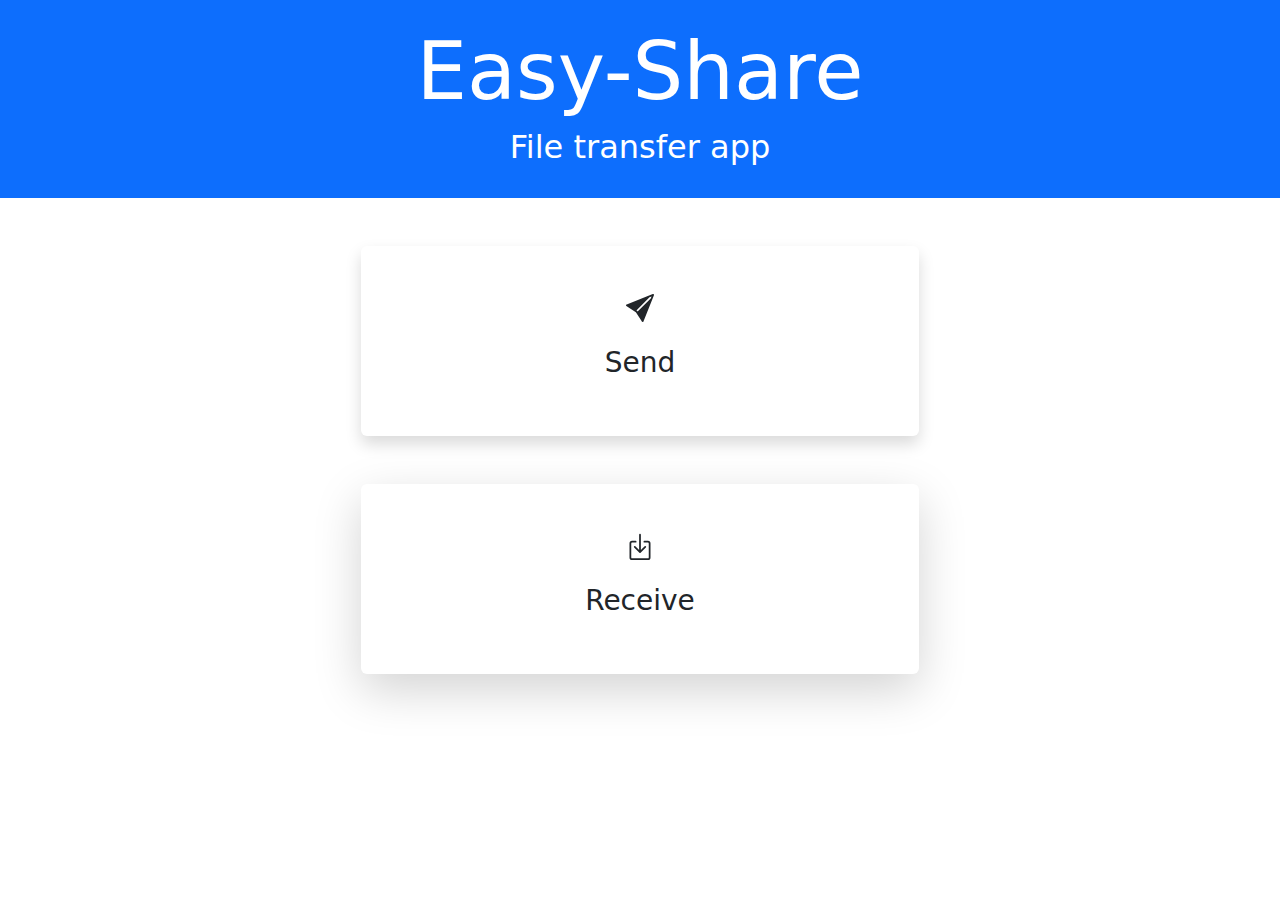
==== index.html @ 0cffbe75 "Linked to sender and receiver" ====
<!DOCTYPE html>
<html lang="en">
  
  <head>
    <title>Easy-Share</title>
    <meta charset="utf-8">
    <meta name="viewport" content="width=device-width, initial-scale=1">
    <link href="https://cdn.jsdelivr.net/npm/bootstrap@5.1.3/dist/css/bootstrap.min.css" rel="stylesheet">
    <link href="/styles/index.css" rel="stylesheet">
    <script src="https://cdn.jsdelivr.net/npm/bootstrap@5.1.3/dist/js/bootstrap.bundle.min.js"></script>
  </head>
  
  <body>
    <div class="bg-primary text-white text-center pt-4 pb-4">
      <h1 class="display-1">Easy-Share</h1>
      <h2>File transfer app</h2>
    </div>

    <div class="container pt-5 text-center" id="primary-actions-div">
      <div class="rounded shadow primary-actions-btns mb-5 p-5 w-50 mx-auto" onclick="window.location='sender.html';">
        <svg xmlns="http://www.w3.org/2000/svg" width="28" height="28" fill="currentColor" class="bi bi-send-fill" viewBox="0 0 16 16">
          <path d="M15.964.686a.5.5 0 0 0-.65-.65L.767 5.855H.766l-.452.18a.5.5 0 0 0-.082.887l.41.26.001.002 4.995 3.178 3.178 4.995.002.002.26.41a.5.5 0 0 0 .886-.083l6-15Zm-1.833 1.89L6.637 10.07l-.215-.338a.5.5 0 0 0-.154-.154l-.338-.215 7.494-7.494 1.178-.471-.47 1.178Z"/>
        </svg>
        <p class="h3 mt-4">Send</p>
      </div>
      <div class="rounded shadow-lg primary-actions-btns mb-5 p-5 w-50 mx-auto" onclick="window.location='receiver.html';">
        <svg xmlns="http://www.w3.org/2000/svg" width="28" height="28" fill="currentColor" class="bi bi-box-arrow-in-down" viewBox="0 0 16 16">
          <path fill-rule="evenodd" d="M3.5 6a.5.5 0 0 0-.5.5v8a.5.5 0 0 0 .5.5h9a.5.5 0 0 0 .5-.5v-8a.5.5 0 0 0-.5-.5h-2a.5.5 0 0 1 0-1h2A1.5 1.5 0 0 1 14 6.5v8a1.5 1.5 0 0 1-1.5 1.5h-9A1.5 1.5 0 0 1 2 14.5v-8A1.5 1.5 0 0 1 3.5 5h2a.5.5 0 0 1 0 1h-2z"/>
          <path fill-rule="evenodd" d="M7.646 11.854a.5.5 0 0 0 .708 0l3-3a.5.5 0 0 0-.708-.708L8.5 10.293V1.5a.5.5 0 0 0-1 0v8.793L5.354 8.146a.5.5 0 1 0-.708.708l3 3z"/>
        </svg>
        <p class="h3 mt-4">Receive</p>
      </div>
    </div>

  </body>
  
</html>
---- styles/index.css ----
div.primary-actions-btns:hover {
    cursor: pointer;
    background-color: rgba(110, 104, 104, 0.05);
}
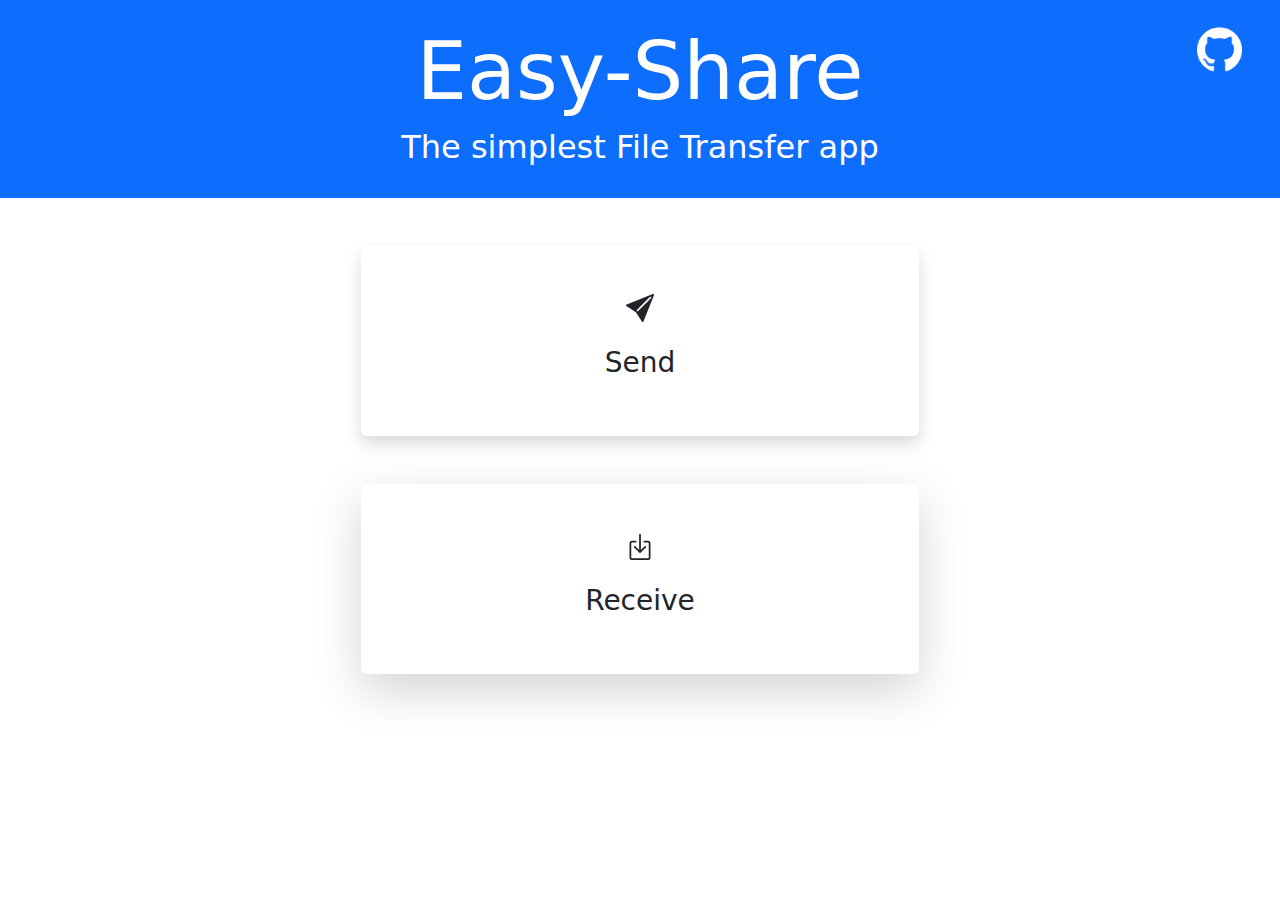
==== commit 10edc792: "zip tip and other small improvements" ====
--- a/index.html
+++ b/index.html
@@ -6,14 +6,15 @@
     <meta charset="utf-8">
     <meta name="viewport" content="width=device-width, initial-scale=1">
     <link href="https://cdn.jsdelivr.net/npm/bootstrap@5.1.3/dist/css/bootstrap.min.css" rel="stylesheet">
-    <link href="/styles/index.css" rel="stylesheet">
+    <link href="styles/index.css" rel="stylesheet">
     <script src="https://cdn.jsdelivr.net/npm/bootstrap@5.1.3/dist/js/bootstrap.bundle.min.js"></script>
   </head>
   
   <body>
+    <img id="githubImg" src="assets/images/GitHub-Mark.png" title="View on Github" alt="View on Github" onclick="window.location.href='https://github.com/coderGtm/Easy-Share';">
     <div class="bg-primary text-white text-center pt-4 pb-4">
       <h1 class="display-1">Easy-Share</h1>
-      <h2>File transfer app</h2>
+      <h2>The simplest File Transfer app</h2>
     </div>
 
     <div class="container pt-5 text-center" id="primary-actions-div">
--- a/styles/index.css
+++ b/styles/index.css
@@ -1,4 +1,25 @@
-div.primary-actions-btns:hover {
+#primary-actions-div :hover {
     cursor: pointer;
-    background-color: rgba(110, 104, 104, 0.05);
+    -webkit-transform: scale(1.02);
+        -ms-transform: scale(1.02);
+            transform: scale(1.02);
+    -webkit-transition: .3s;
+    -o-transition: .3s;
+    transition: .3s;
+}
+#primary-actions-div :active {
+    cursor: pointer;
+    -webkit-transform: scale(1.02);
+        -ms-transform: scale(1.02);
+            transform: scale(1.02);
+    -webkit-transition: .3s;
+    -o-transition: .3s;
+    transition: .3s;
+}
+#githubImg {
+    position: absolute;
+    top: 3vh;
+    right: 3vw;
+    height: 5vh;
+    cursor: pointer;
 }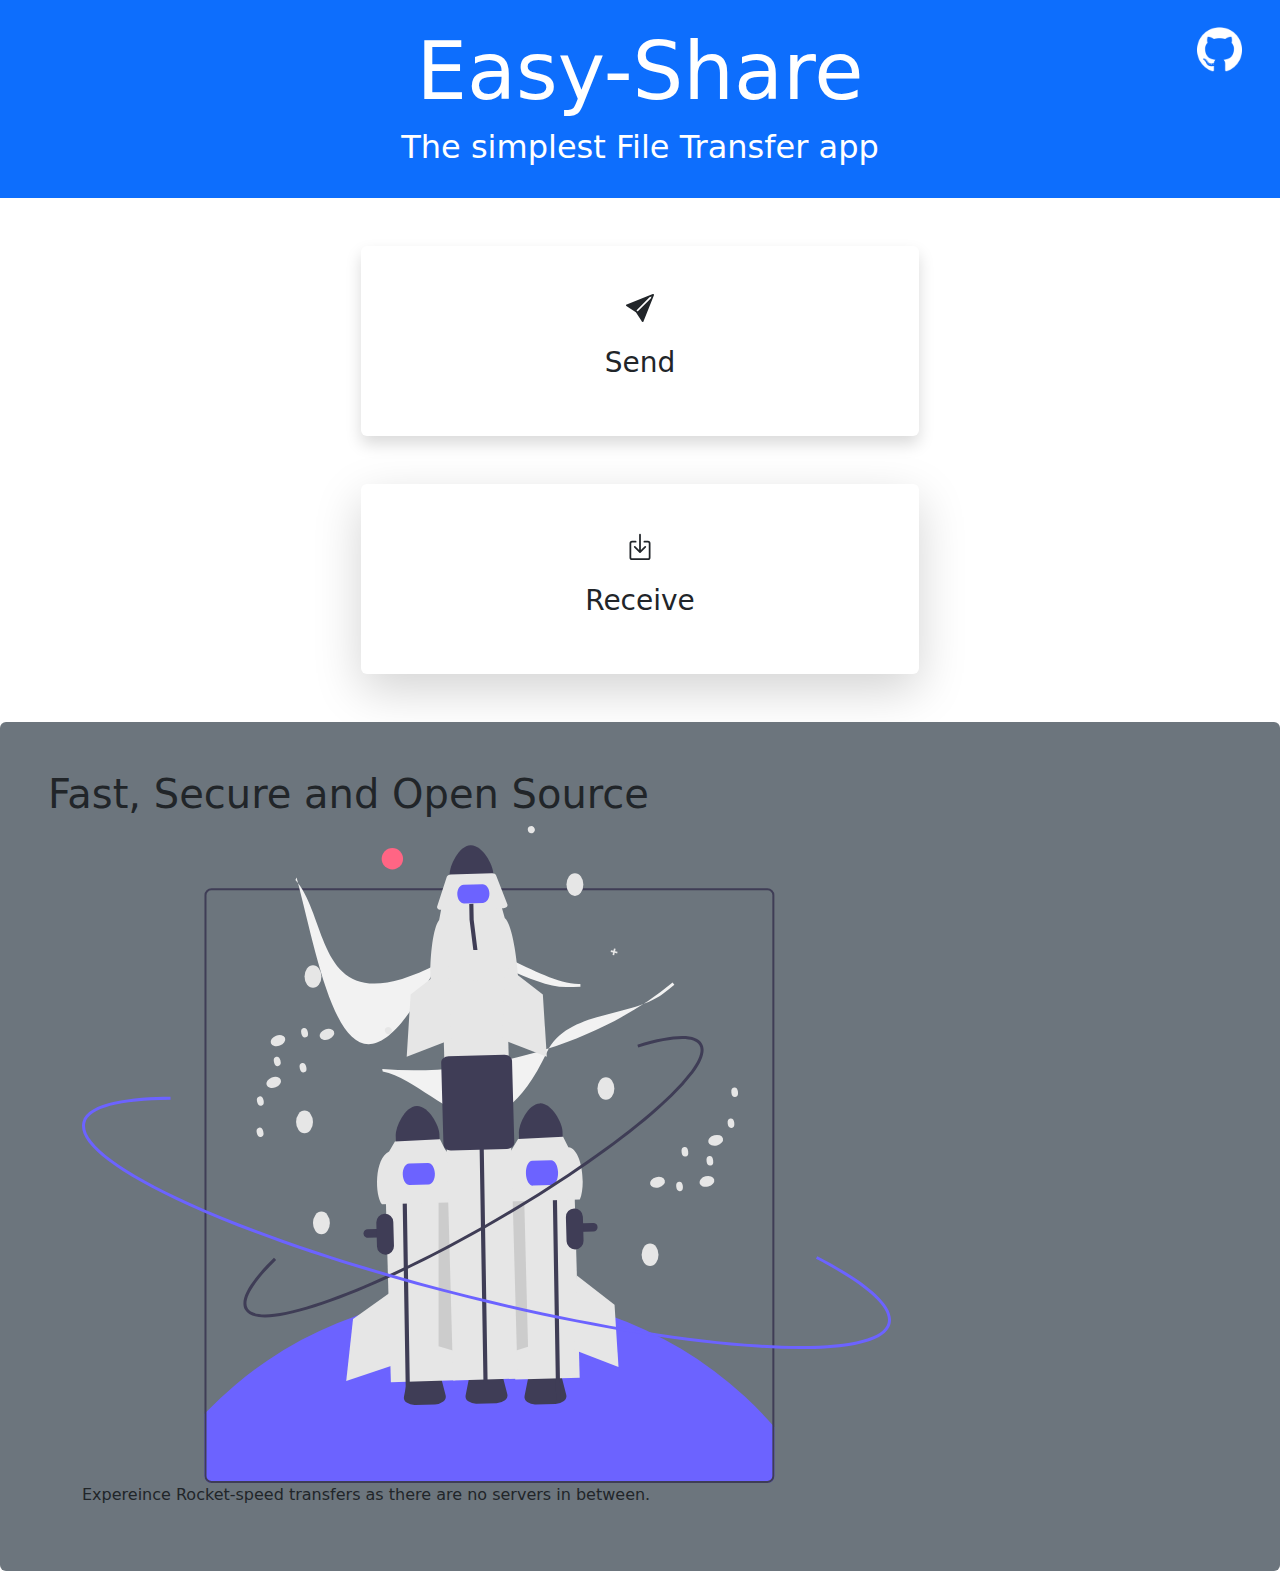
==== commit 0240d326: "feature start" ====
--- a/index.html
+++ b/index.html
@@ -33,6 +33,14 @@
       </div>
     </div>
 
+    <div class="mt-4 p-5 bg-secondary rounded">
+      <h1>Fast, Secure and Open Source</h1>
+      <div id="fast" class="container">
+        <img src="assets/images/fast.svg" class="featureImg" alt="Fast" title="Fast">
+        <p>Expereince Rocket-speed transfers as there are no servers in between.</p>
+      </div>
+    </div>
+
   </body>
   
 </html>
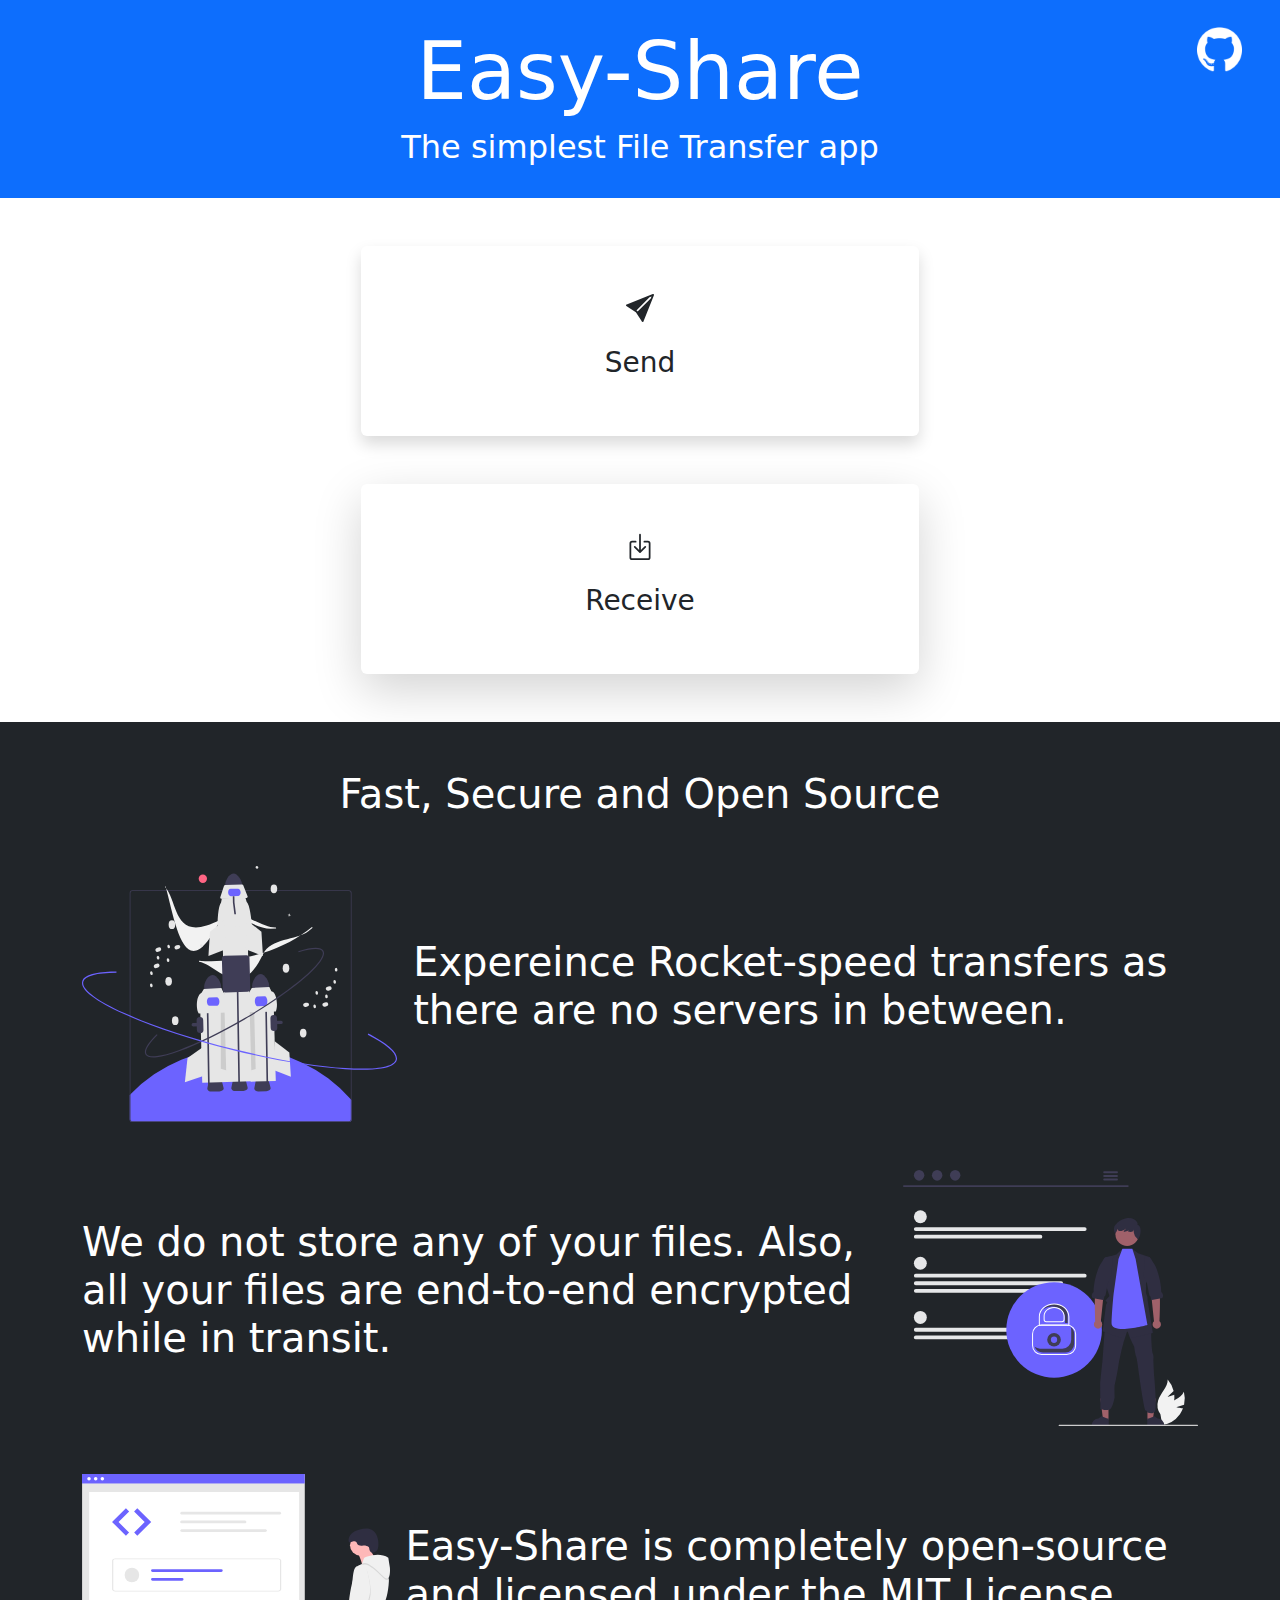
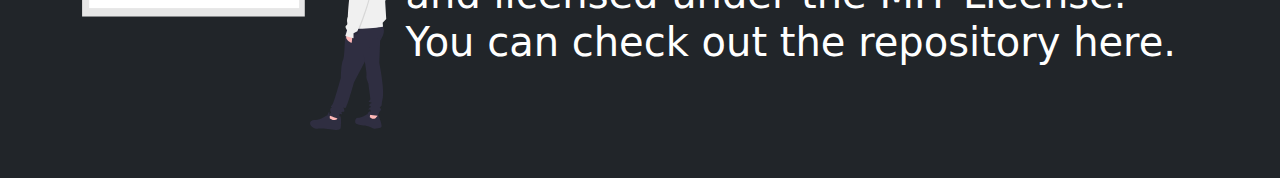
==== commit b633aef5: "explanation added" ====
--- a/index.html
+++ b/index.html
@@ -33,11 +33,19 @@
       </div>
     </div>
 
-    <div class="mt-4 p-5 bg-secondary rounded">
-      <h1>Fast, Secure and Open Source</h1>
-      <div id="fast" class="container">
-        <img src="assets/images/fast.svg" class="featureImg" alt="Fast" title="Fast">
-        <p>Expereince Rocket-speed transfers as there are no servers in between.</p>
+    <div id="basicInfo" class="mt-4 p-5 bg-dark text-white">
+      <h1 class="text-center">Fast, Secure and Open Source</h1>
+      <div id="fast" class="d-flex align-items-center container mt-5">
+        <img src="assets/images/fast.svg" class="featureImg float-start me-3" alt="Fast" title="Fast">
+        <p class="display-6">Expereince Rocket-speed transfers as there are no servers in between.</p>
+      </div>
+      <div id="secure" class="d-flex align-items-center container mt-5">
+        <p class="display-6">We do not store any of your files. Also, all your files are end-to-end encrypted while in transit.</p>
+        <img src="assets/images/secure.svg" class="featureImg float-end ms-3" alt="Fast" title="Fast">
+      </div>
+      <div id="openSource" class="d-flex align-items-center container mt-5">
+        <img src="assets/images/openSource.svg" class="featureImg float-start me-3" alt="Fast" title="Fast">
+        <p class="display-6">Easy-Share is completely open-source and licensed under the MIT License. You can check out the repository here.</p>
       </div>
     </div>
 
--- a/styles/index.css
+++ b/styles/index.css
@@ -22,4 +22,7 @@
     right: 3vw;
     height: 5vh;
     cursor: pointer;
+}
+.featureImg {
+    height: 20vw;
 }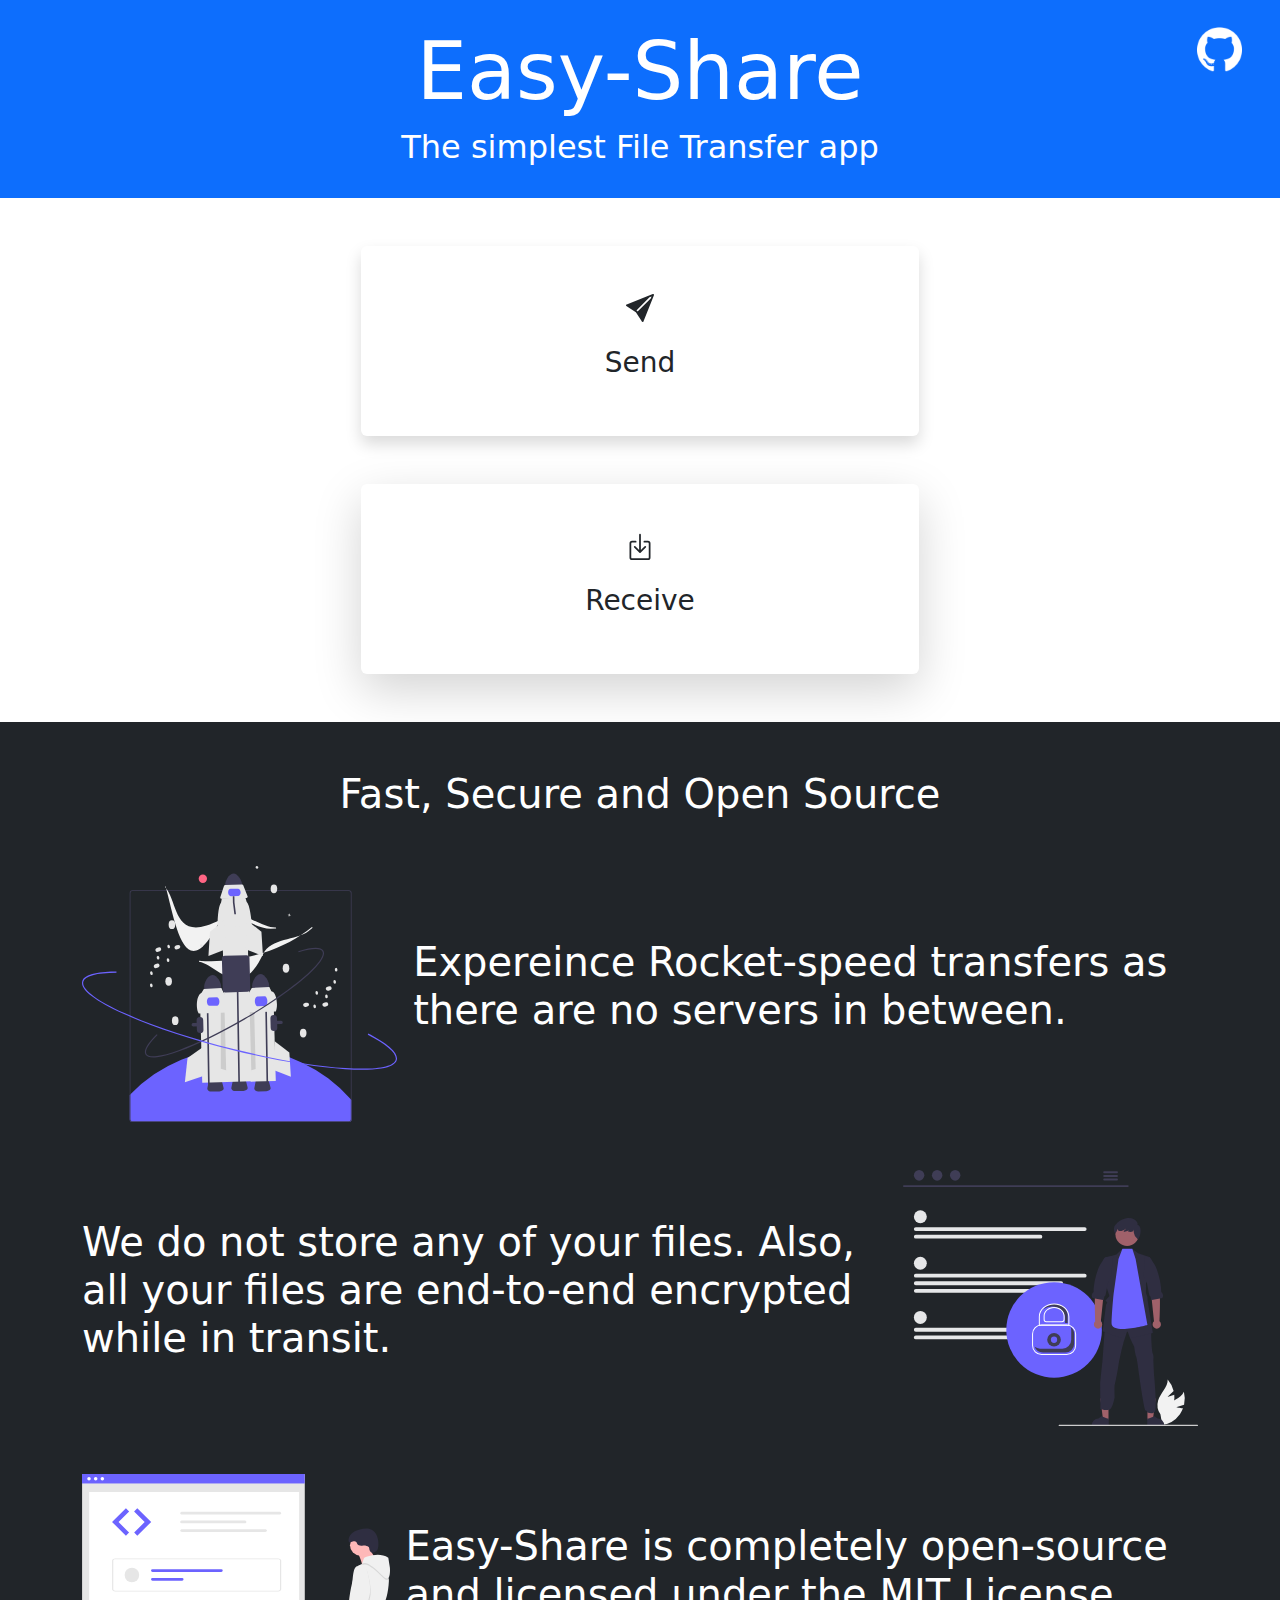
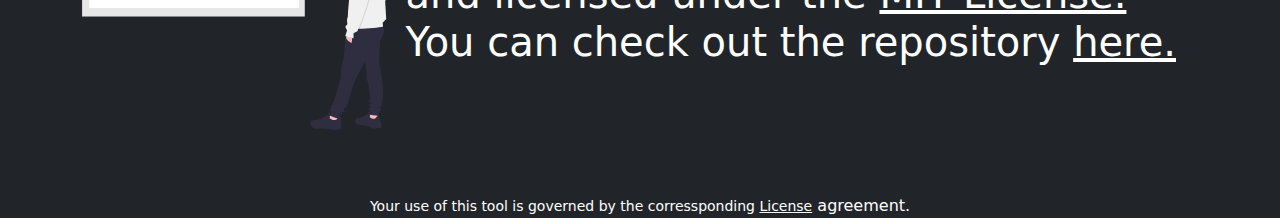
==== commit 8f3558ea: "added footer" ====
--- a/index.html
+++ b/index.html
@@ -45,8 +45,12 @@
       </div>
       <div id="openSource" class="d-flex align-items-center container mt-5">
         <img src="assets/images/openSource.svg" class="featureImg float-start me-3" alt="Fast" title="Fast">
-        <p class="display-6">Easy-Share is completely open-source and licensed under the MIT License. You can check out the repository here.</p>
+        <p class="display-6">Easy-Share is completely open-source and licensed under the <a href="https://github.com/coderGtm/Easy-Share/blob/main/LICENSE" class="text-white">MIT License.</a> You can check out the repository <a href="https://github.com/coderGtm/Easy-Share" class="text-white">here.</a></p>
       </div>
+    </div>
+
+    <div id="footer" class="footer bg-dark text-white text-center pt-3 mb-0 pb-0">
+      <small>Your use of this tool is governed by the corressponding <a href="https://github.com/coderGtm/Easy-Share/blob/main/LICENSE" class="text-white">License</a></small> agreement.
     </div>
 
   </body>
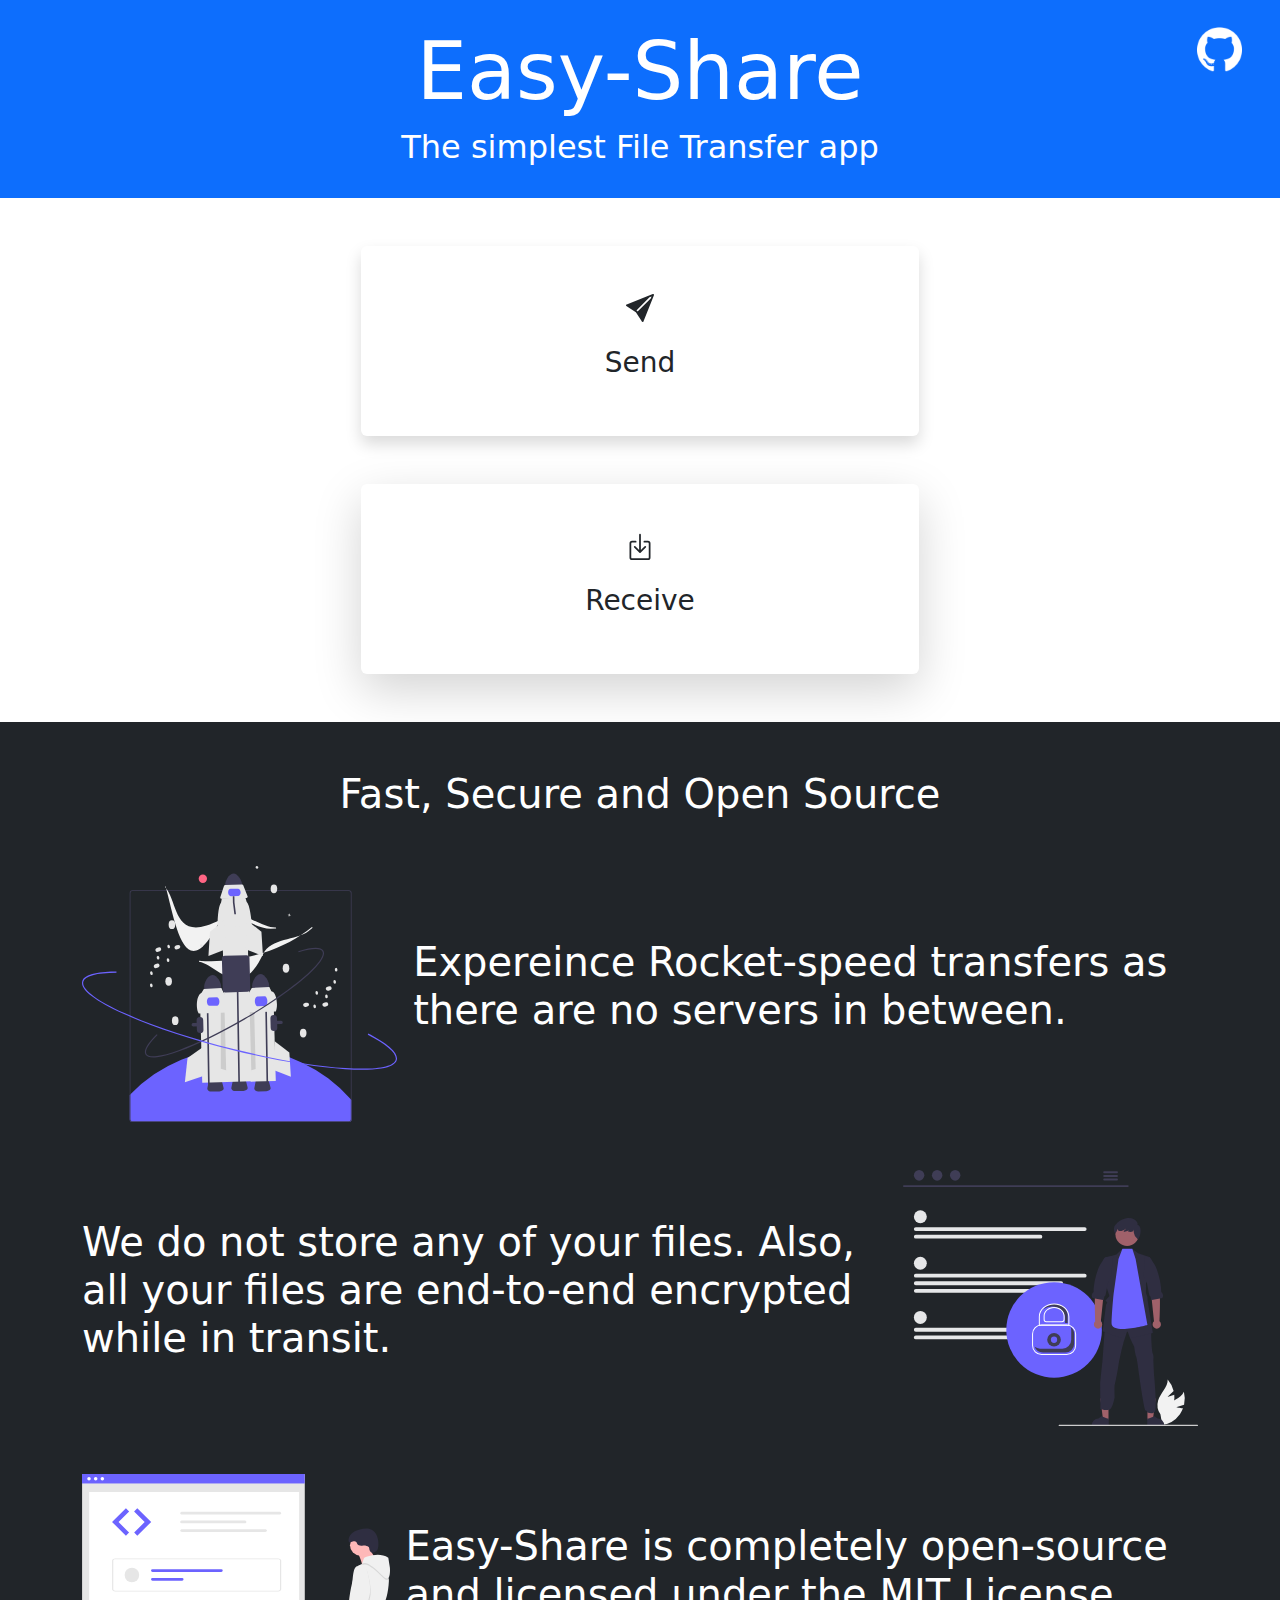
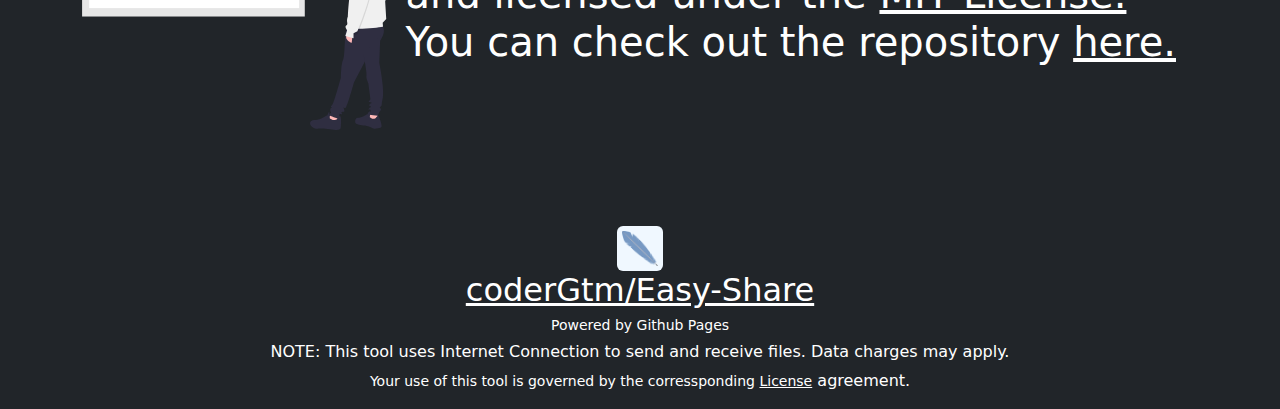
==== commit e10a98f2: "added footer and icon" ====
--- a/index.html
+++ b/index.html
@@ -8,6 +8,10 @@
     <link href="https://cdn.jsdelivr.net/npm/bootstrap@5.1.3/dist/css/bootstrap.min.css" rel="stylesheet">
     <link href="styles/index.css" rel="stylesheet">
     <script src="https://cdn.jsdelivr.net/npm/bootstrap@5.1.3/dist/js/bootstrap.bundle.min.js"></script>
+    <link rel="apple-touch-icon" sizes="180x180" href="/apple-touch-icon.png">
+    <link rel="icon" type="image/png" sizes="32x32" href="assets/images/apple-touch-icon.png">
+    <link rel="icon" type="image/png" sizes="16x16" href="assets/images/favicon-16x16.png">
+    <link rel="manifest" href="assets/site.webmanifest">
   </head>
   
   <body>
@@ -49,7 +53,11 @@
       </div>
     </div>
 
-    <div id="footer" class="footer bg-dark text-white text-center pt-3 mb-0 pb-0">
+    <div id="footer" class="footer bg-dark text-white text-center pt-5 mb-0 pb-3">
+      <img id="footerIcon" class="rounded" src="assets/images/icon.png" alt="Easy-Share icon" title="Easy-Share">
+      <h2><a href="https://github.com/coderGtm/Easy-Share" class="text-white">coderGtm/Easy-Share</a></h2>
+      <h3 class="small">Powered by Github Pages</h3>
+      <h6>NOTE: This tool uses Internet Connection to send and receive files. Data charges may apply.</h6>
       <small>Your use of this tool is governed by the corressponding <a href="https://github.com/coderGtm/Easy-Share/blob/main/LICENSE" class="text-white">License</a></small> agreement.
     </div>
 
--- a/styles/index.css
+++ b/styles/index.css
@@ -25,4 +25,9 @@
 }
 .featureImg {
     height: 20vw;
+}
+#footerIcon {
+    height: 5vh;
+    background-color: aliceblue;
+    padding: 5px;
 }